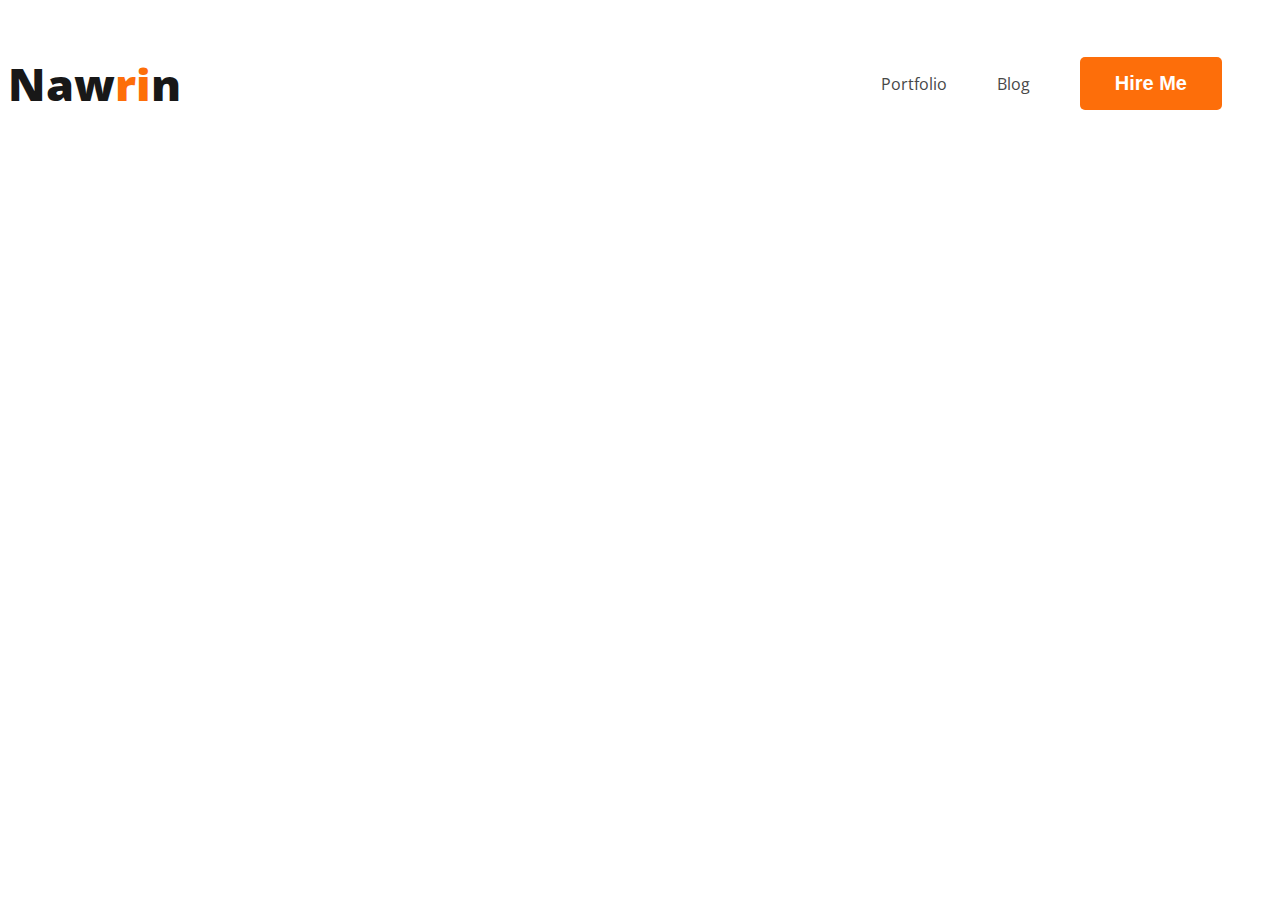
==== html.html @ 848a7b64 "added navbar" ====
<!DOCTYPE html>
<html lang="en">
<head>
    <meta charset="UTF-8">
    <meta name="viewport" content="width=device-width, initial-scale=1.0">
    <title>My Portfolio</title>
    <link rel="stylesheet" href="portfolio.css">
    <link rel="preconnect" href="https://fonts.googleapis.com">
<link rel="preconnect" href="https://fonts.gstatic.com" crossorigin>
<link href="https://fonts.googleapis.com/css2?family=Open+Sans:wght@400;700;800&display=swap" rel="stylesheet">
</head>
<body>
    <header>
        <nav>
            <h3 class="nav-title">Naw<span class="text-primary">ri</span>n</h3>
            <ul>
                <li><a href="">Portfolio</a></li>
                <li><a href="">Blog</a></li>
                <li><button class="btn-primary" >Hire Me</button></li>
            </ul>
        </nav>

    </header>
    <main>

    </main>
    <footer>
        
    </footer>
</body>
</html>
---- portfolio.css ----
/*for all related css*/

body{
    font-family: 'Open Sans', sans-serif; 
}

.text-primary{
    color: #FD6E0A;
}

.btn-primary{
    color: white;
    font-size: 20px;
    border: 0;
    border-radius: 5px;
    background: #FD6E0A;
    font-weight: 700;
    padding: 15px 35px;
}




/*nav related css*/
nav{
    display: flex;
    justify-content: space-between;
    align-items: center;
}

.nav-title{
    color: #181818;
    font-size: 45px;
    font-weight: 800;    
}

nav>ul{
    display: flex;
    align-items: center;
}

nav li{
    list-style: none;
    margin-right: 50px;
}
nav a{
    text-decoration: none;
    color:#474747;
}
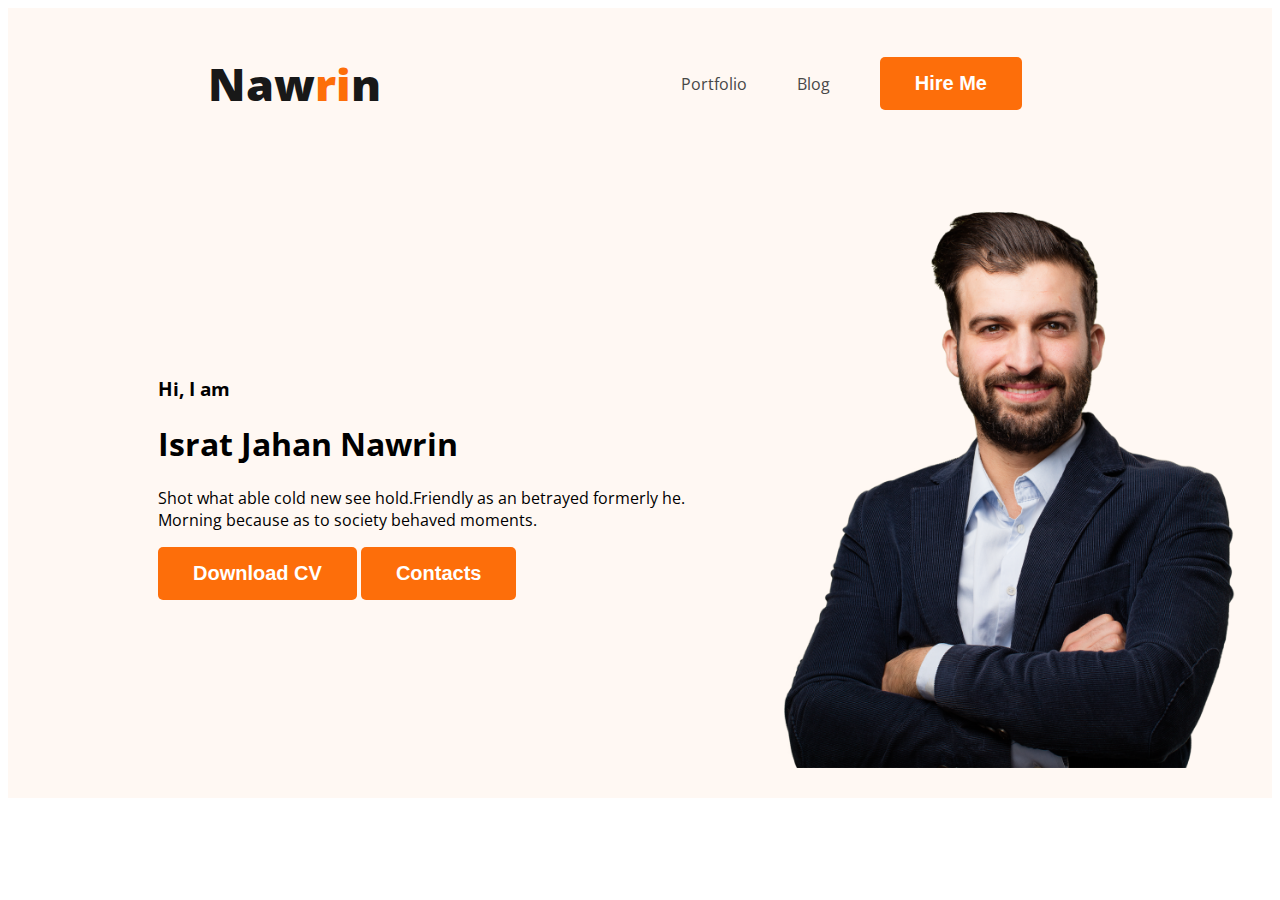
==== commit 8bdf9f64: "added banner and banner image" ====
--- a/html.html
+++ b/html.html
@@ -10,7 +10,7 @@
 <link href="https://fonts.googleapis.com/css2?family=Open+Sans:wght@400;700;800&display=swap" rel="stylesheet">
 </head>
 <body>
-    <header>
+    <header class="header">
         <nav>
             <h3 class="nav-title">Naw<span class="text-primary">ri</span>n</h3>
             <ul>
@@ -19,6 +19,17 @@
                 <li><button class="btn-primary" >Hire Me</button></li>
             </ul>
         </nav>
+
+        <div class="banner">
+            <div>
+                <h3 class="banner-greeating">Hi, I  am</h3>
+                <h1 class="banner-my-name">Israt Jahan Nawrin</h1>
+                <p>Shot what able cold new see hold.Friendly as an betrayed formerly he. Morning because as to society behaved moments.</p>
+                <button class="btn-primary">Download CV</button>
+                <button class="btn-primary">Contacts</button>
+            </div>
+            <img src="/images/hardy.png" alt="" class="profile-pic">
+        </div>
 
     </header>
     <main>
--- a/portfolio.css
+++ b/portfolio.css
@@ -26,6 +26,7 @@
     display: flex;
     justify-content: space-between;
     align-items: center;
+    margin: 0 200px;
 }
 
 .nav-title{
@@ -46,4 +47,19 @@
 nav a{
     text-decoration: none;
     color:#474747;
+}
+
+/*Header style related CSS*/
+.header{
+    background-color: #FFF8F3;
+}
+
+.banner{
+    padding: 30px 30px 30px 150px;
+    display: flex;
+    align-items: center;
+}
+
+.banner .profile-pic{
+    width: 500px;
 }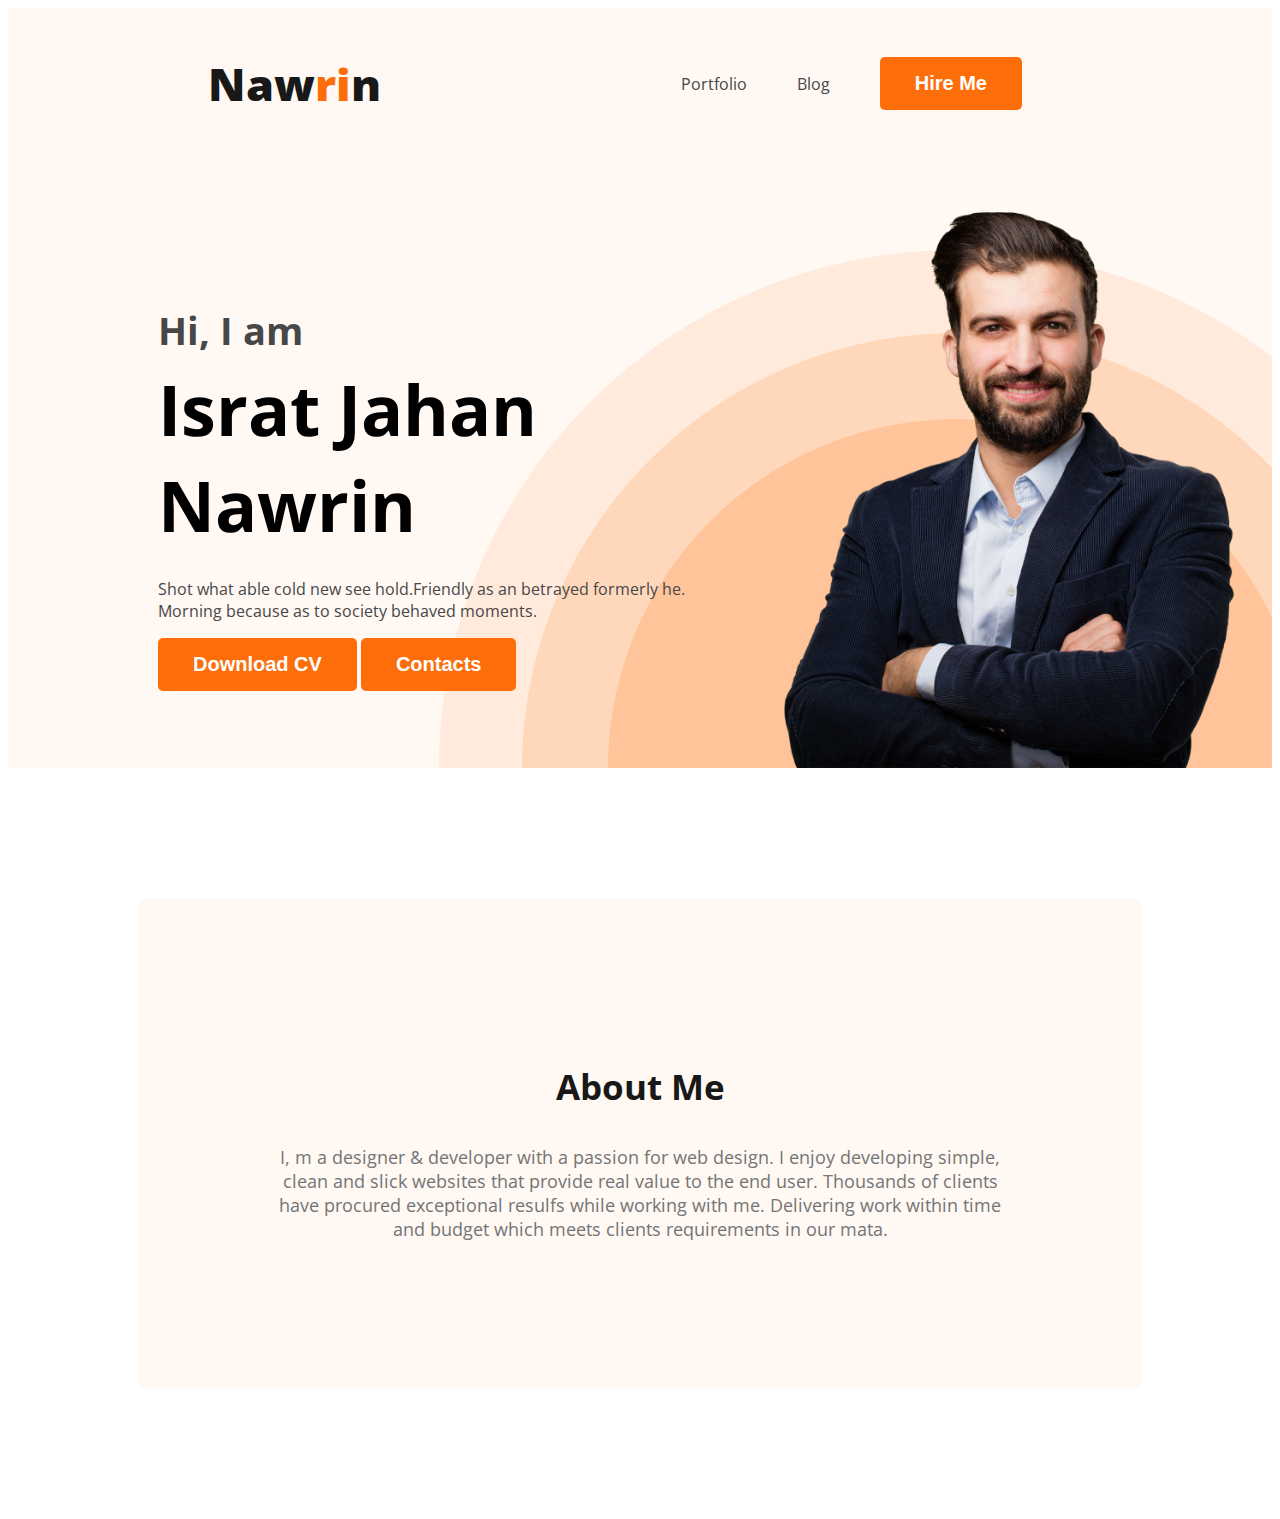
==== commit f38bdaa2: "added about me section" ====
--- a/html.html
+++ b/html.html
@@ -21,19 +21,21 @@
         </nav>
 
         <div class="banner">
-            <div>
+            <div class="banner-content">
                 <h3 class="banner-greeating">Hi, I  am</h3>
                 <h1 class="banner-my-name">Israt Jahan Nawrin</h1>
-                <p>Shot what able cold new see hold.Friendly as an betrayed formerly he. Morning because as to society behaved moments.</p>
+                <p class="banner-description">Shot what able cold new see hold.Friendly as an betrayed formerly he. Morning because as to society behaved moments.</p>
                 <button class="btn-primary">Download CV</button>
                 <button class="btn-primary">Contacts</button>
             </div>
             <img src="/images/hardy.png" alt="" class="profile-pic">
         </div>
-
-    </header>
+     </header>
     <main>
-
+        <section class="about">
+            <h3 class="about-title"> About Me</h3>
+            <p class="about-description">I, m a designer & developer with a passion for web design. I enjoy developing simple, clean and slick websites that provide real value to the end user. Thousands of clients have procured exceptional resulfs while working with me. Delivering work within time and budget which meets clients requirements in our mata.</p>
+        </section>
     </main>
     <footer>
         
--- a/portfolio.css
+++ b/portfolio.css
@@ -18,7 +18,18 @@
     padding: 15px 35px;
 }
 
+.about-title{
+    color: #181818;
+    text-align: center;
+    font-size: 35px;
+    font-weight: 700;
+}
 
+.about-description{
+    color:#757575;
+    text-align: center;
+    font-size: 18px;
+}
 
 
 /*nav related css*/
@@ -52,14 +63,58 @@
 /*Header style related CSS*/
 .header{
     background-color: #FFF8F3;
+    background-image: url(/images/header_bg.png);
+    background-repeat: no-repeat;
+    background-position: bottom right;
 }
 
 .banner{
-    padding: 30px 30px 30px 150px;
+    padding: 30px 30px 0px 150px;
     display: flex;
     align-items: center;
+    justify-content: space-between;
 }
 
 .banner .profile-pic{
     width: 500px;
-}+}
+
+.banner-greeating{
+    font-size: 38px;
+    color: #474747;
+    margin-bottom: 0;
+}
+
+.banner-my-name{
+font-size: 70px;
+font-weight: 700;
+margin-top: 5px;
+margin-bottom: 0px;
+}
+
+.banner-description{
+    font-size: 16px;
+    color: #474747;
+    font-weight: 400;
+    margin-top: 25px;
+}
+
+.banner-content{
+    max-width:700px ;
+}
+
+
+
+/*main section styles*/
+
+
+
+
+/*about section styles*/
+.about{
+    padding: 130px;
+    border-radius: 10px;
+    background: #FFF8F3;
+    margin: 130px;
+}
+
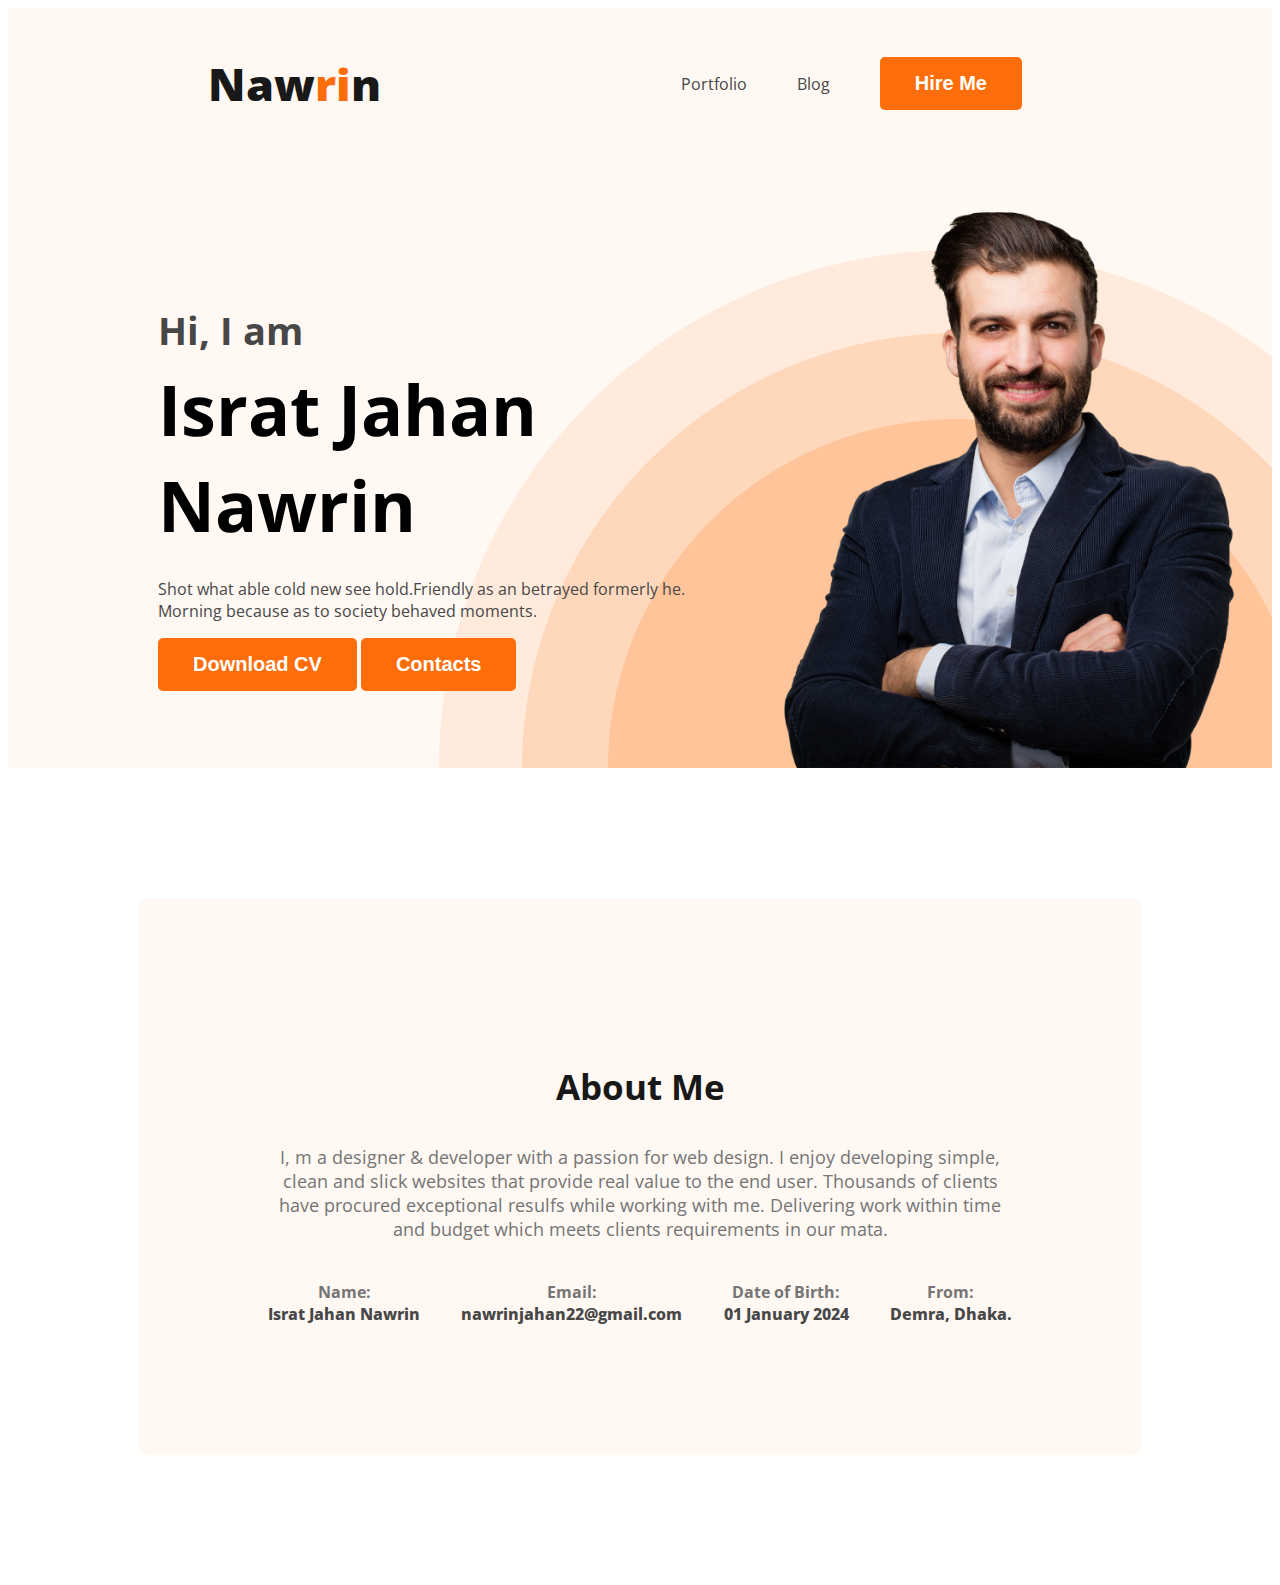
==== commit d61cd83f: "added about info" ====
--- a/html.html
+++ b/html.html
@@ -35,6 +35,24 @@
         <section class="about">
             <h3 class="about-title"> About Me</h3>
             <p class="about-description">I, m a designer & developer with a passion for web design. I enjoy developing simple, clean and slick websites that provide real value to the end user. Thousands of clients have procured exceptional resulfs while working with me. Delivering work within time and budget which meets clients requirements in our mata.</p>
+            <div class="about-info-container">
+                <div class="about-inf">
+                    <h4 class="info-title">Name:</h4>
+                    <p class="info-description">Israt Jahan Nawrin</p>
+                </div>
+                <div class="about-inf">
+                    <h4 class="info-title">Email:</h4>
+                    <p class="info-description">nawrinjahan22@gmail.com</p>
+                </div>
+                <div class="about-inf">
+                    <h4 class="info-title">Date of Birth:</h4>
+                    <p class="info-description">01 January 2024</p>
+                </div>
+                <div class="about-inf">
+                    <h4 class="info-title">From:</h4>
+                    <p class="info-description">Demra, Dhaka.</p>
+                </div>
+            </div>
         </section>
     </main>
     <footer>
--- a/portfolio.css
+++ b/portfolio.css
@@ -106,7 +106,10 @@
 
 
 /*main section styles*/
-
+main{
+    max-width: 1300px;
+    margin: 0 auto;
+}
 
 
 
@@ -118,3 +121,24 @@
     margin: 130px;
 }
 
+.about-info-container{
+    display: flex;
+    justify-content: space-between;
+    margin-top: 40px;
+}
+.about-inf{
+    text-align: center;
+}
+.info-title{
+    color:#757575;
+    text-align: center;
+    font-size: 16px;
+    margin: 0;
+}
+
+.info-description{
+    color:  #474747;
+    font-size: 16px;
+    font-weight: 750;
+    margin: 0;
+}
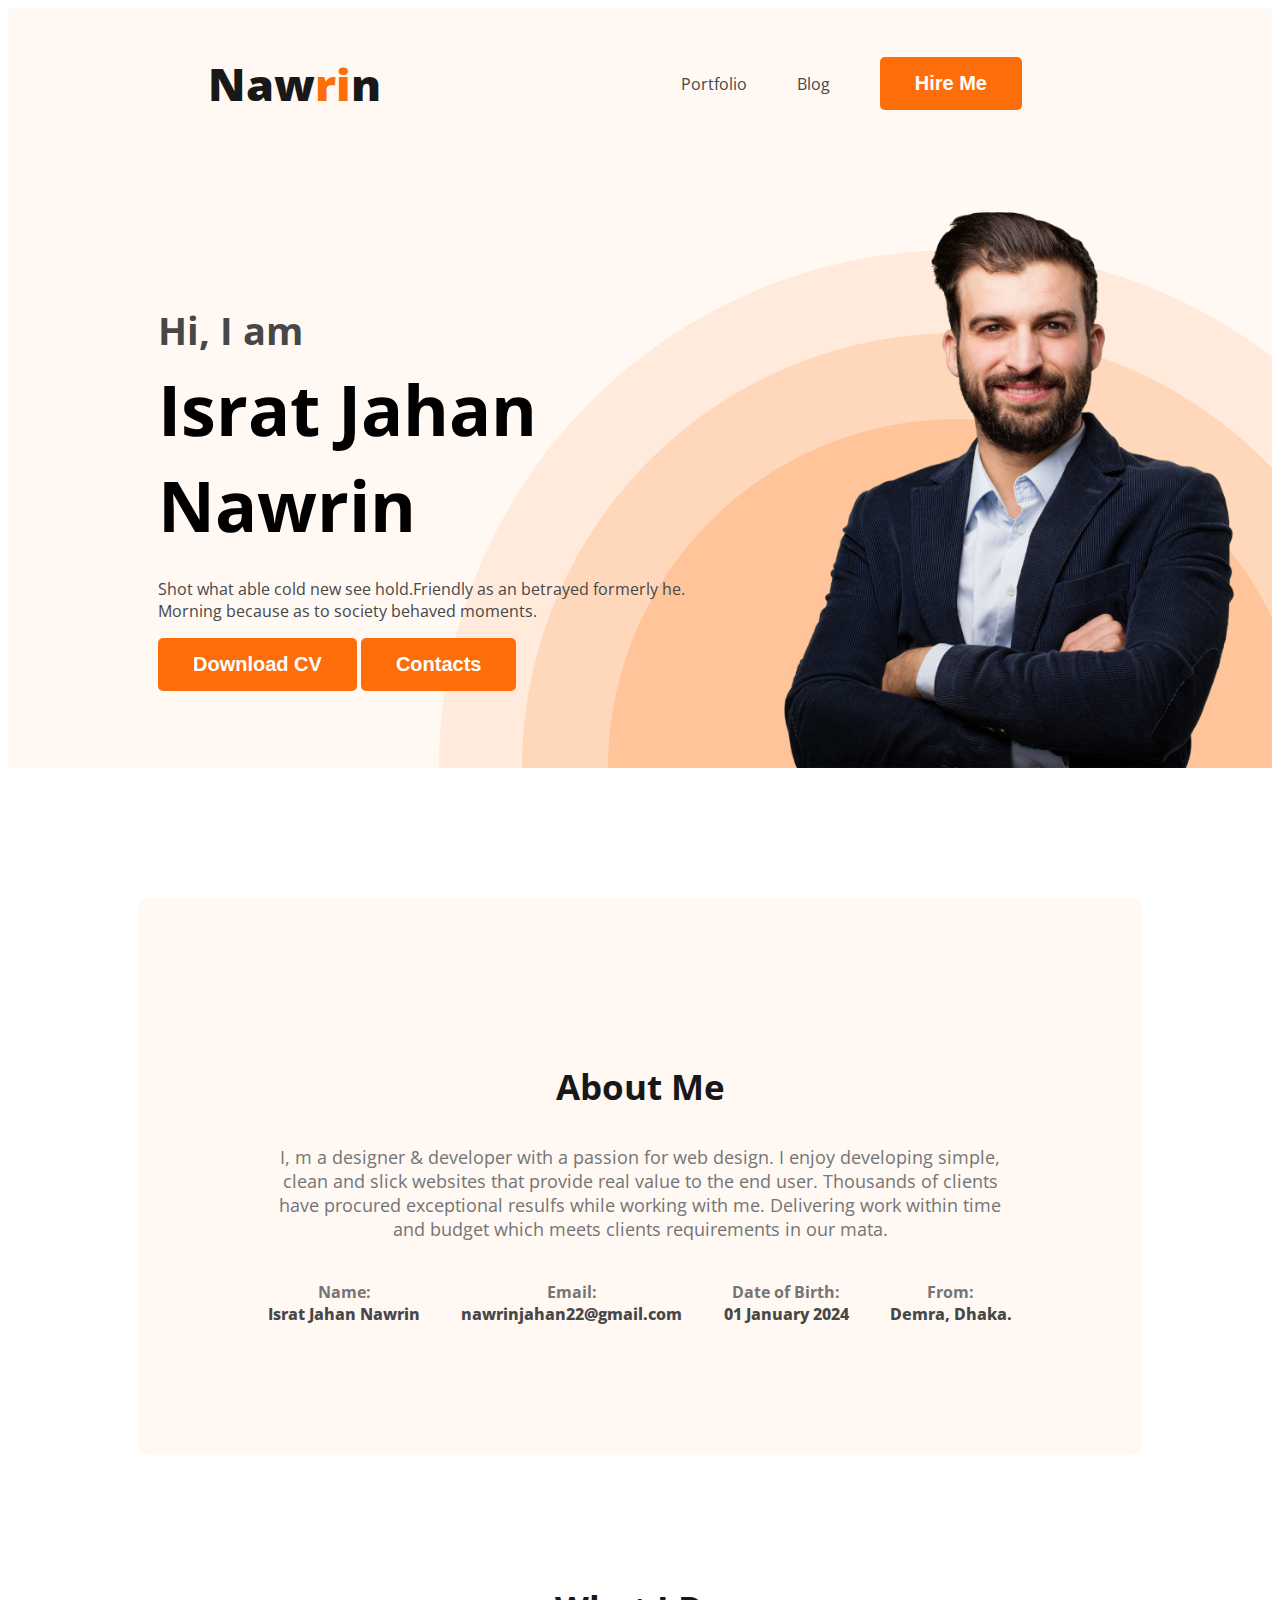
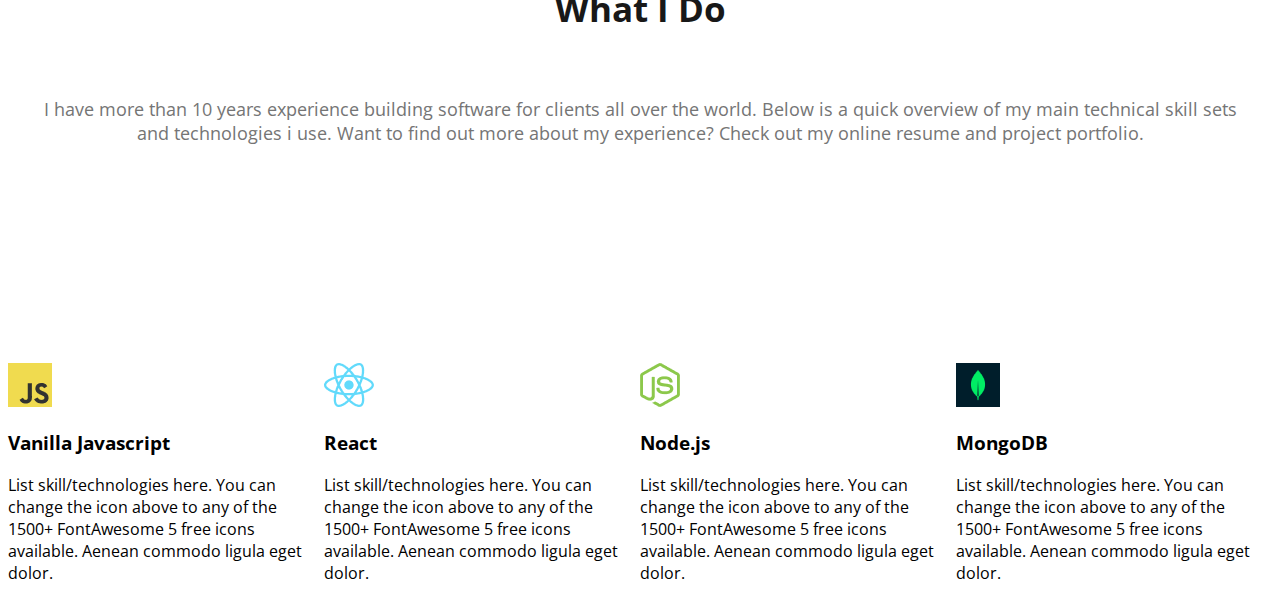
==== commit c2559834: "added description about skill" ====
--- a/html.html
+++ b/html.html
@@ -54,6 +54,37 @@
                 </div>
             </div>
         </section>
+
+        <!--what i do section-->
+        <section>
+            <h3 class="about-title">What I Do</h3>
+            <p id="what-i-do" class="about-description">
+                I have more than 10 years experience building software for clients all over the world. Below is a quick overview of my main technical skill sets and technologies i use. Want to find out more about my experience? Check out my online resume and project portfolio.
+            </p>
+            <div class="skills-container">
+                <div class="skill">
+                    <img src="images/icons/js.png" alt="">
+                    <h3 class="skill-title">Vanilla Javascript</h3>
+                    <p class="skill-description">List skill/technologies here. You can change the icon above to any of the 1500+ FontAwesome 5 free icons available. Aenean commodo ligula eget dolor.</p>
+                </div>
+                <div class="skill">
+                    <img src="images/icons/react.png" alt="">
+                    <h3 class="skill-title">React</h3>
+                    <p class="skill-description">List skill/technologies here. You can change the icon above to any of the 1500+ FontAwesome 5 free icons available. Aenean commodo ligula eget dolor.  </p>
+                </div>
+                <div class="skill">
+                    <img src="images/icons/nodejs.png" alt="">
+                    <h3 class="skill-title">Node.js</h3>
+                    <p class="skill-description">List skill/technologies here. You can change the icon above to any of the 1500+ FontAwesome 5 free icons available. Aenean commodo ligula eget dolor.</p>
+                </div>
+                <div class="skill">
+                    <img src="images/icons/mongo.png" alt="">
+                    <h3 class="skill-title">MongoDB</h3>
+                    <p class="skill-description">List skill/technologies here. You can change the icon above to any of the 1500+ FontAwesome 5 free icons available. Aenean commodo ligula eget dolor.</p>
+                </div>
+            </div>
+        </section>
+
     </main>
     <footer>
         
--- a/portfolio.css
+++ b/portfolio.css
@@ -142,3 +142,14 @@
     font-weight: 750;
     margin: 0;
 }
+
+
+
+/*skill related styles*/
+#what-i-do{
+    padding: 30px 30px 200px;
+}
+
+.skills-container{
+    display: flex;
+}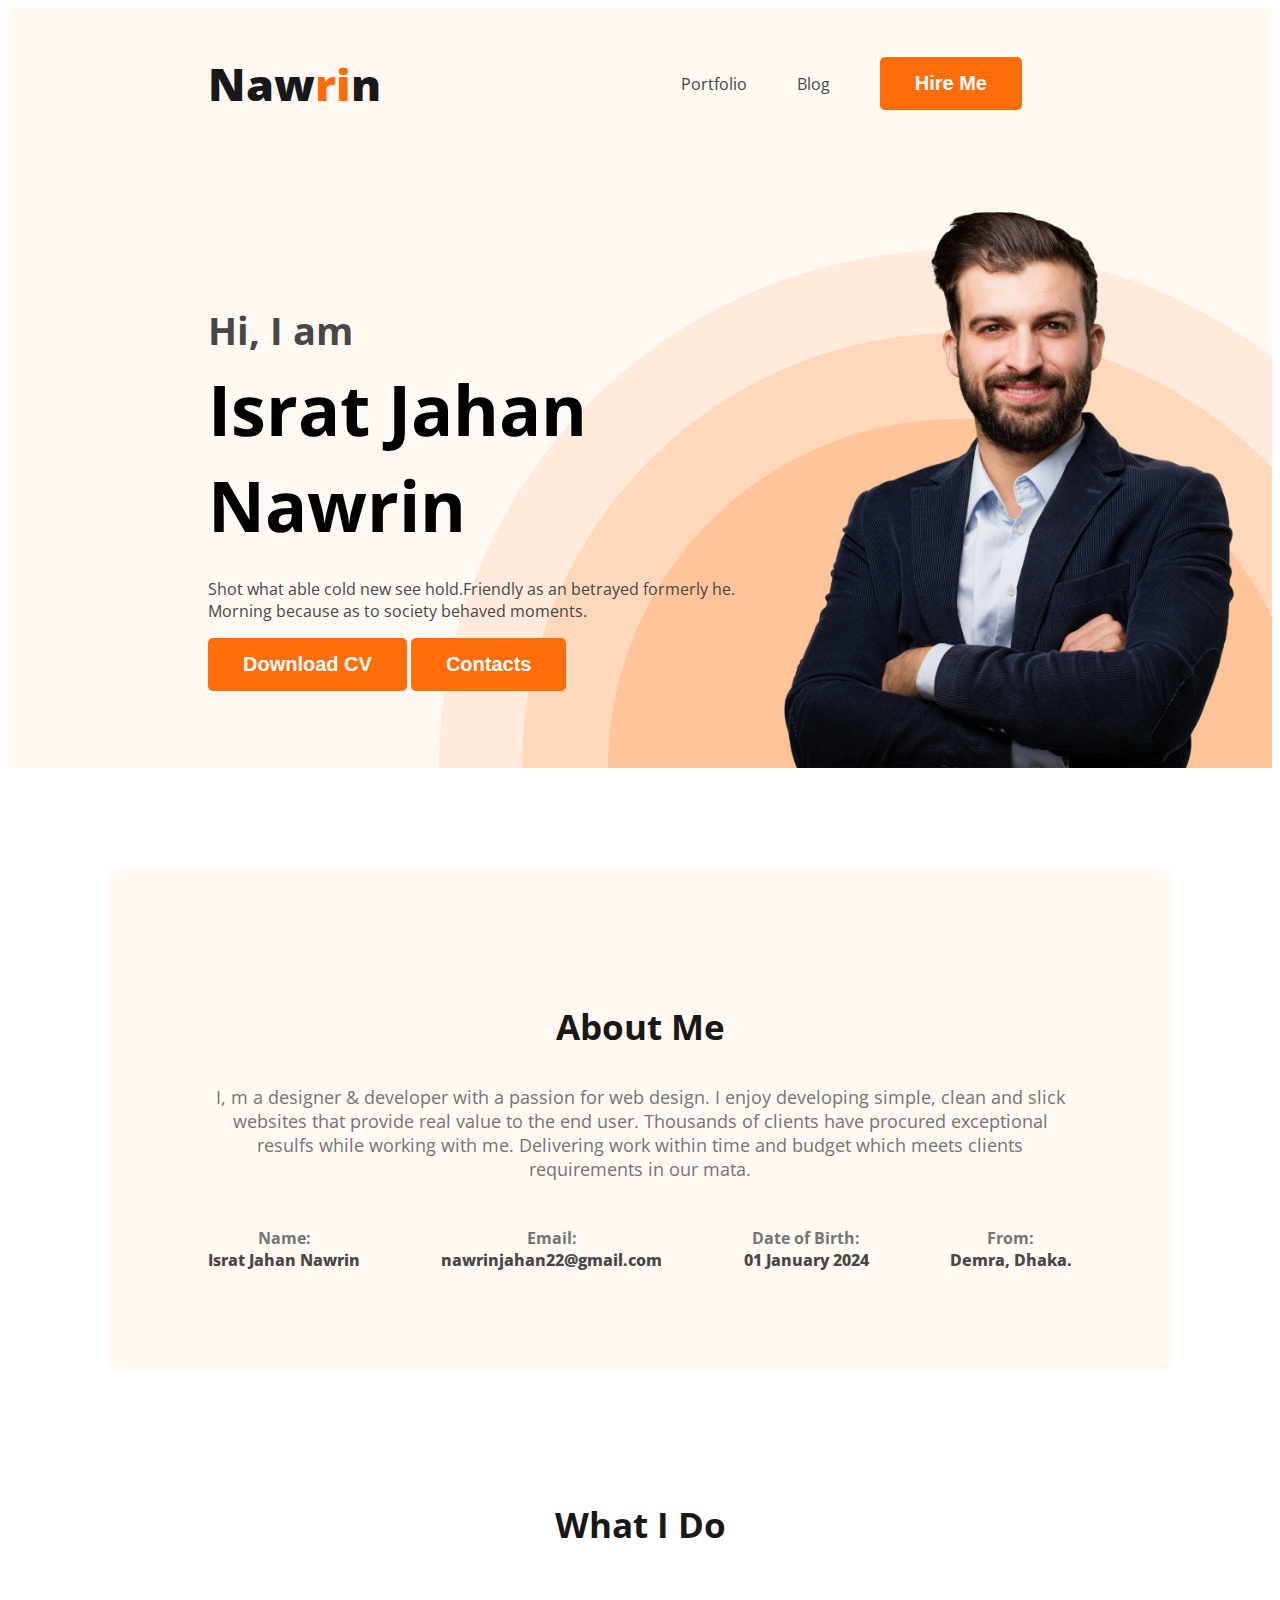
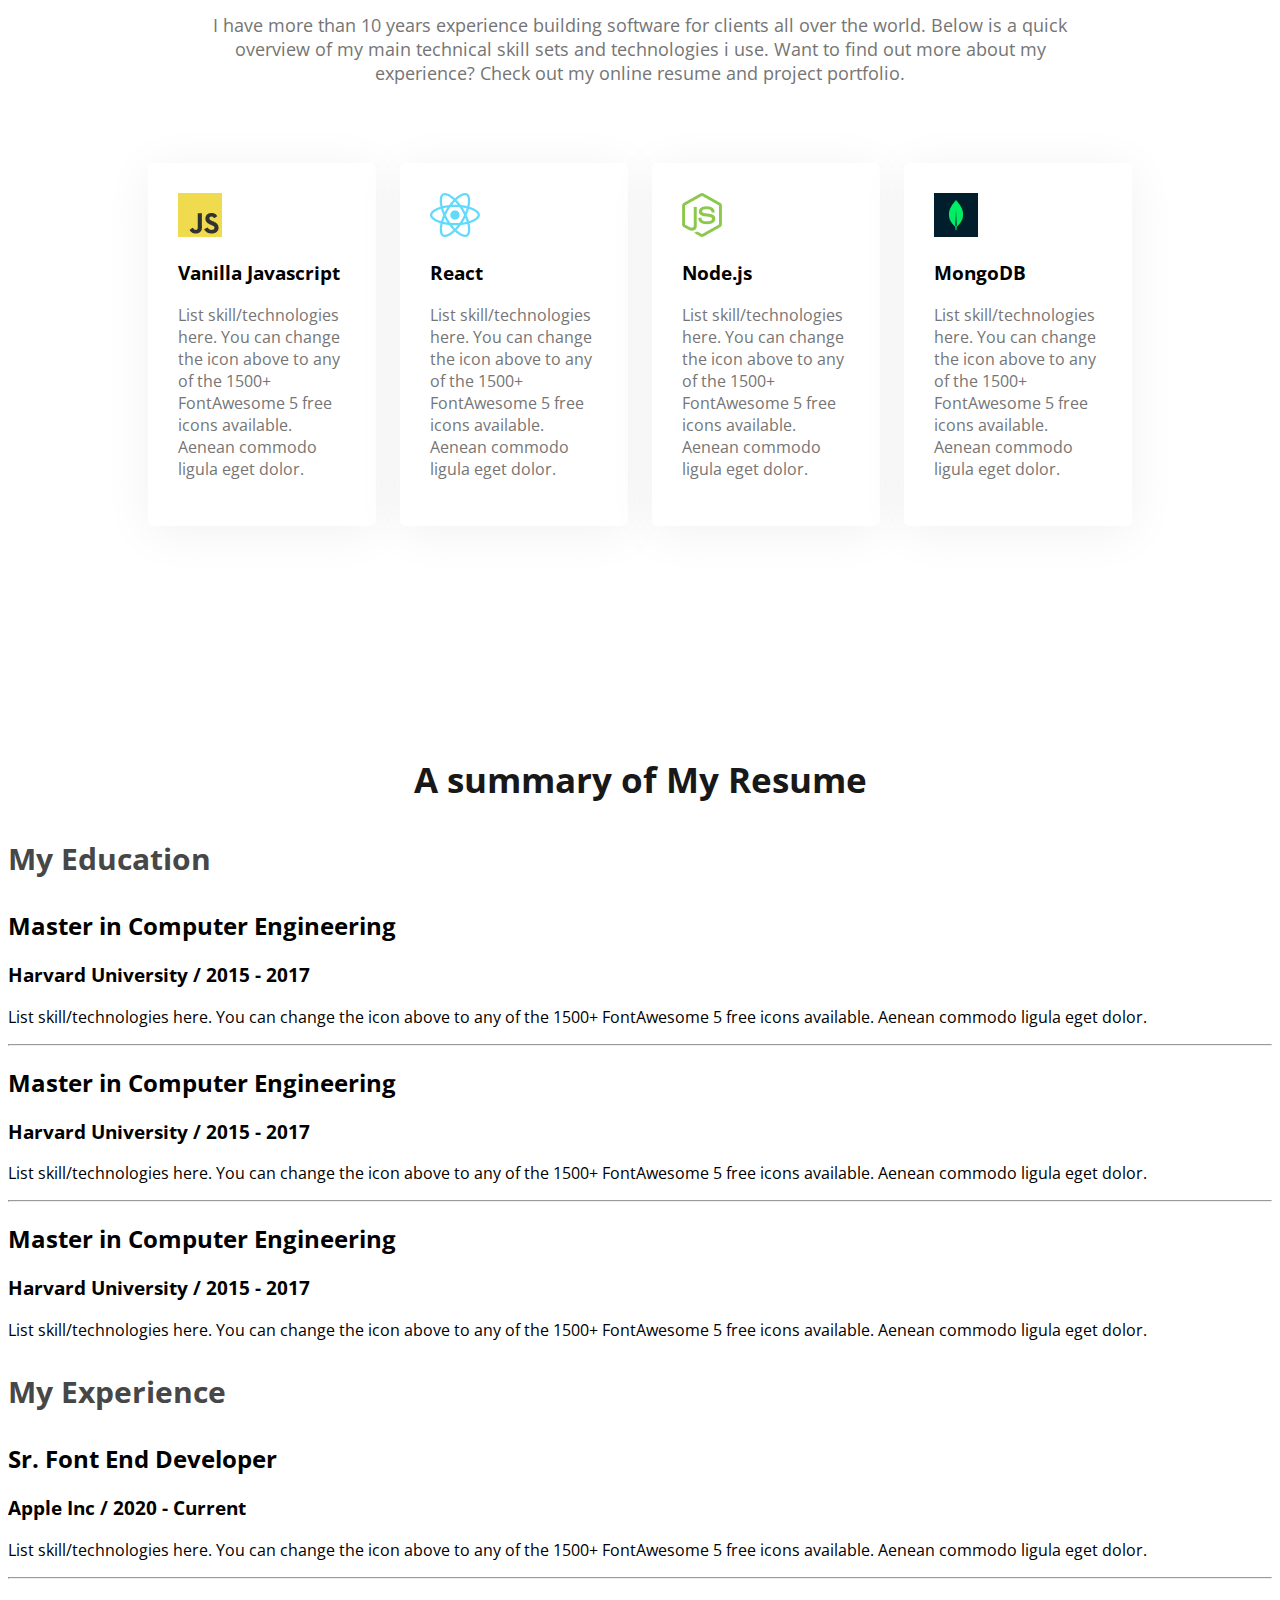
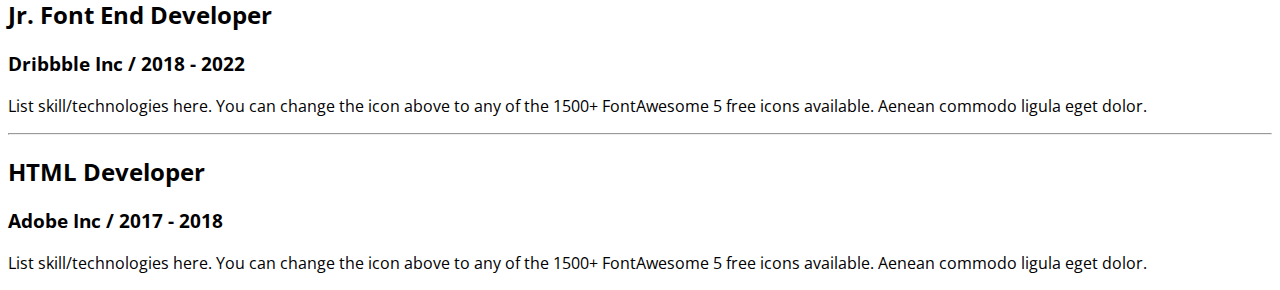
==== commit 15bea274: "added resume content" ====
--- a/html.html
+++ b/html.html
@@ -33,7 +33,7 @@
      </header>
     <main>
         <section class="about">
-            <h3 class="about-title"> About Me</h3>
+            <h3 class="section-title"> About Me</h3>
             <p class="about-description">I, m a designer & developer with a passion for web design. I enjoy developing simple, clean and slick websites that provide real value to the end user. Thousands of clients have procured exceptional resulfs while working with me. Delivering work within time and budget which meets clients requirements in our mata.</p>
             <div class="about-info-container">
                 <div class="about-inf">
@@ -56,8 +56,8 @@
         </section>
 
         <!--what i do section-->
-        <section>
-            <h3 class="about-title">What I Do</h3>
+        <section class="skills">
+            <h3 class="section-title">What I Do</h3>
             <p id="what-i-do" class="about-description">
                 I have more than 10 years experience building software for clients all over the world. Below is a quick overview of my main technical skill sets and technologies i use. Want to find out more about my experience? Check out my online resume and project portfolio.
             </p>
@@ -84,7 +84,54 @@
                 </div>
             </div>
         </section>
+        <section>
+            <h3 class="section-title">A summary of My Resume</h3>
 
+            <div class="resume-container">
+                <div class="resume-column">
+                    <h3 class="resume-column-title">My Education</h3>
+                    <div class="resume-item">
+                        <h2 class="resume-item-title">Master in Computer Engineering</h2>
+                        <h3 class="resume-item-institute">Harvard University / 2015 - 2017</h3>
+                        <p class="resume-item-description">List skill/technologies here. You can change the icon above 
+                            to any of the 1500+ FontAwesome 5 free icons available. Aenean commodo ligula eget dolor.</p>
+                    </div> <hr>
+                    <div class="resume-item">
+                        <h2 class="resume-item-title">Master in Computer Engineering</h2>
+                        <h3 class="resume-item-institute">Harvard University / 2015 - 2017</h3>
+                        <p class="resume-item-description">List skill/technologies here. You can change the icon above 
+                            to any of the 1500+ FontAwesome 5 free icons available. Aenean commodo ligula eget dolor.</p>
+                    </div> <hr>
+                    <div class="resume-item">
+                        <h2 class="resume-item-title">Master in Computer Engineering</h2>
+                        <h3 class="resume-item-institute">Harvard University / 2015 - 2017</h3>
+                        <p class="resume-item-description">List skill/technologies here. You can change the icon above 
+                            to any of the 1500+ FontAwesome 5 free icons available. Aenean commodo ligula eget dolor.</p>
+                    </div>
+                </div>
+                <div class="resume-column">
+                    <h3 class="resume-column-title">My Experience</h3>
+                    <div class="resume-item">
+                        <h2 class="resume-item-title">Sr. Font End Developer</h2>
+                        <h3 class="resume-item-institute">Apple Inc / 2020 - Current</h3>
+                        <p class="resume-item-description">List skill/technologies here. You can change the icon above 
+                            to any of the 1500+ FontAwesome 5 free icons available. Aenean commodo ligula eget dolor.</p>
+                    </div> <hr>
+                    <div class="resume-item">
+                        <h2 class="resume-item-title">Jr. Font End Developer</h2>
+                        <h3 class="resume-item-institute">Dribbble Inc / 2018 - 2022</h3>
+                        <p class="resume-item-description">List skill/technologies here. You can change the icon above 
+                            to any of the 1500+ FontAwesome 5 free icons available. Aenean commodo ligula eget dolor.</p>
+                    </div> <hr>
+                    <div class="resume-item">
+                        <h2 class="resume-item-title">HTML Developer</h2>
+                        <h3 class="resume-item-institute">Adobe Inc / 2017 - 2018</h3>
+                        <p class="resume-item-description">List skill/technologies here. You can change the icon above 
+                            to any of the 1500+ FontAwesome 5 free icons available. Aenean commodo ligula eget dolor.</p>
+                    </div>
+                </div>
+            </div>
+        </section>
     </main>
     <footer>
         
--- a/portfolio.css
+++ b/portfolio.css
@@ -18,7 +18,7 @@
     padding: 15px 35px;
 }
 
-.about-title{
+.section-title{
     color: #181818;
     text-align: center;
     font-size: 35px;
@@ -29,6 +29,7 @@
     color:#757575;
     text-align: center;
     font-size: 18px;
+    margin-top: 20px;
 }
 
 
@@ -60,6 +61,8 @@
     color:#474747;
 }
 
+
+
 /*Header style related CSS*/
 .header{
     background-color: #FFF8F3;
@@ -69,7 +72,7 @@
 }
 
 .banner{
-    padding: 30px 30px 0px 150px;
+    padding: 30px 30px 0px 200px;
     display: flex;
     align-items: center;
     justify-content: space-between;
@@ -111,21 +114,26 @@
     margin: 0 auto;
 }
 
+main section{
+    margin-top: 130px;
+}
+
 
 
 /*about section styles*/
 .about{
-    padding: 130px;
+    padding: 100px;
     border-radius: 10px;
     background: #FFF8F3;
-    margin: 130px;
+    margin: 100px;
 }
 
 .about-info-container{
     display: flex;
     justify-content: space-between;
-    margin-top: 40px;
+    margin-top: 46px;
 }
+
 .about-inf{
     text-align: center;
 }
@@ -147,9 +155,32 @@
 
 /*skill related styles*/
 #what-i-do{
-    padding: 30px 30px 200px;
+    padding: 30px 200px 30px;
 }
 
 .skills-container{
     display: flex;
+    padding: 30px 140px 100px;
+    gap: 24px;
+
+}
+
+.skill{
+    padding: 30px;
+    border-radius: 5px;
+    background: #FFF;
+    box-shadow: 0px 6px 50px 0px rgba(0, 0, 0, 0.06);
+}
+ 
+.skill-description{
+    color:#757575;
+}
+
+
+
+/*resume styles*/
+.resume-column-title{
+    color: #474747;
+    font-size: 30px;
+    font-weight: 700;
 }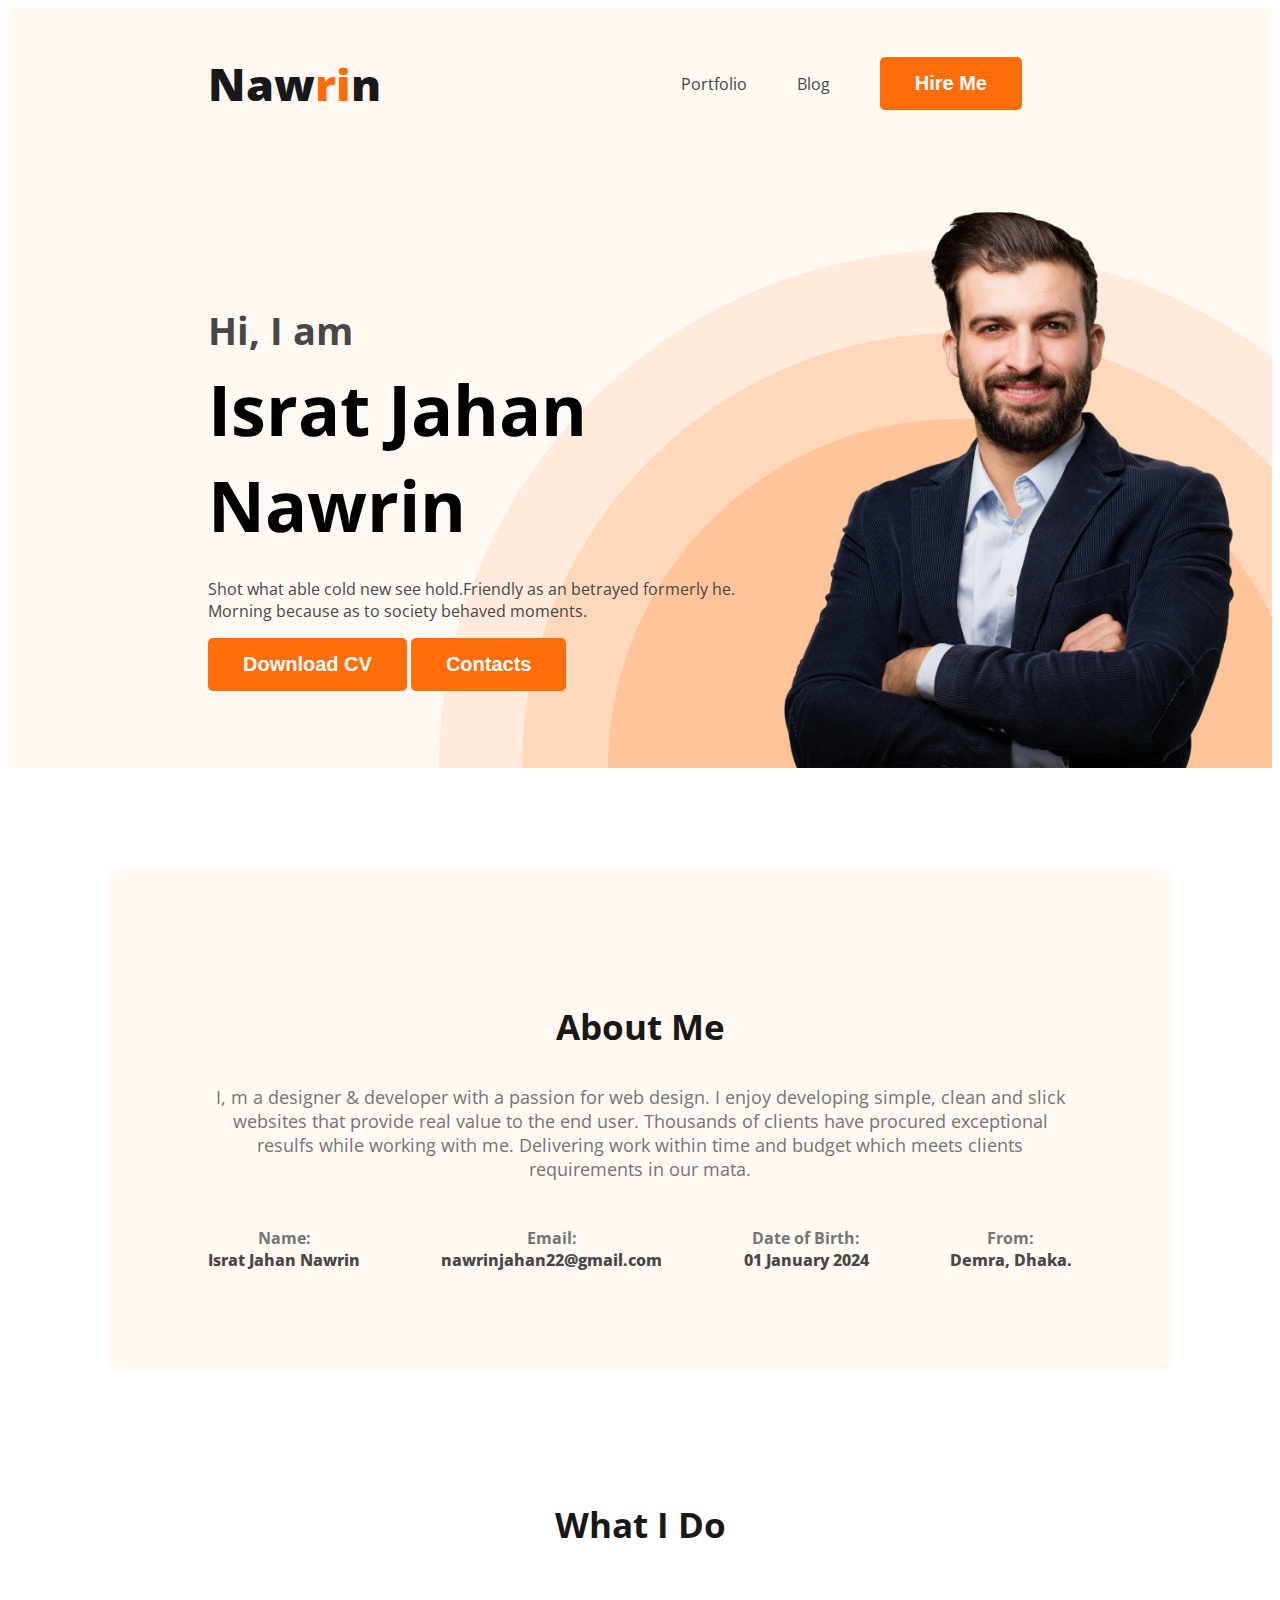
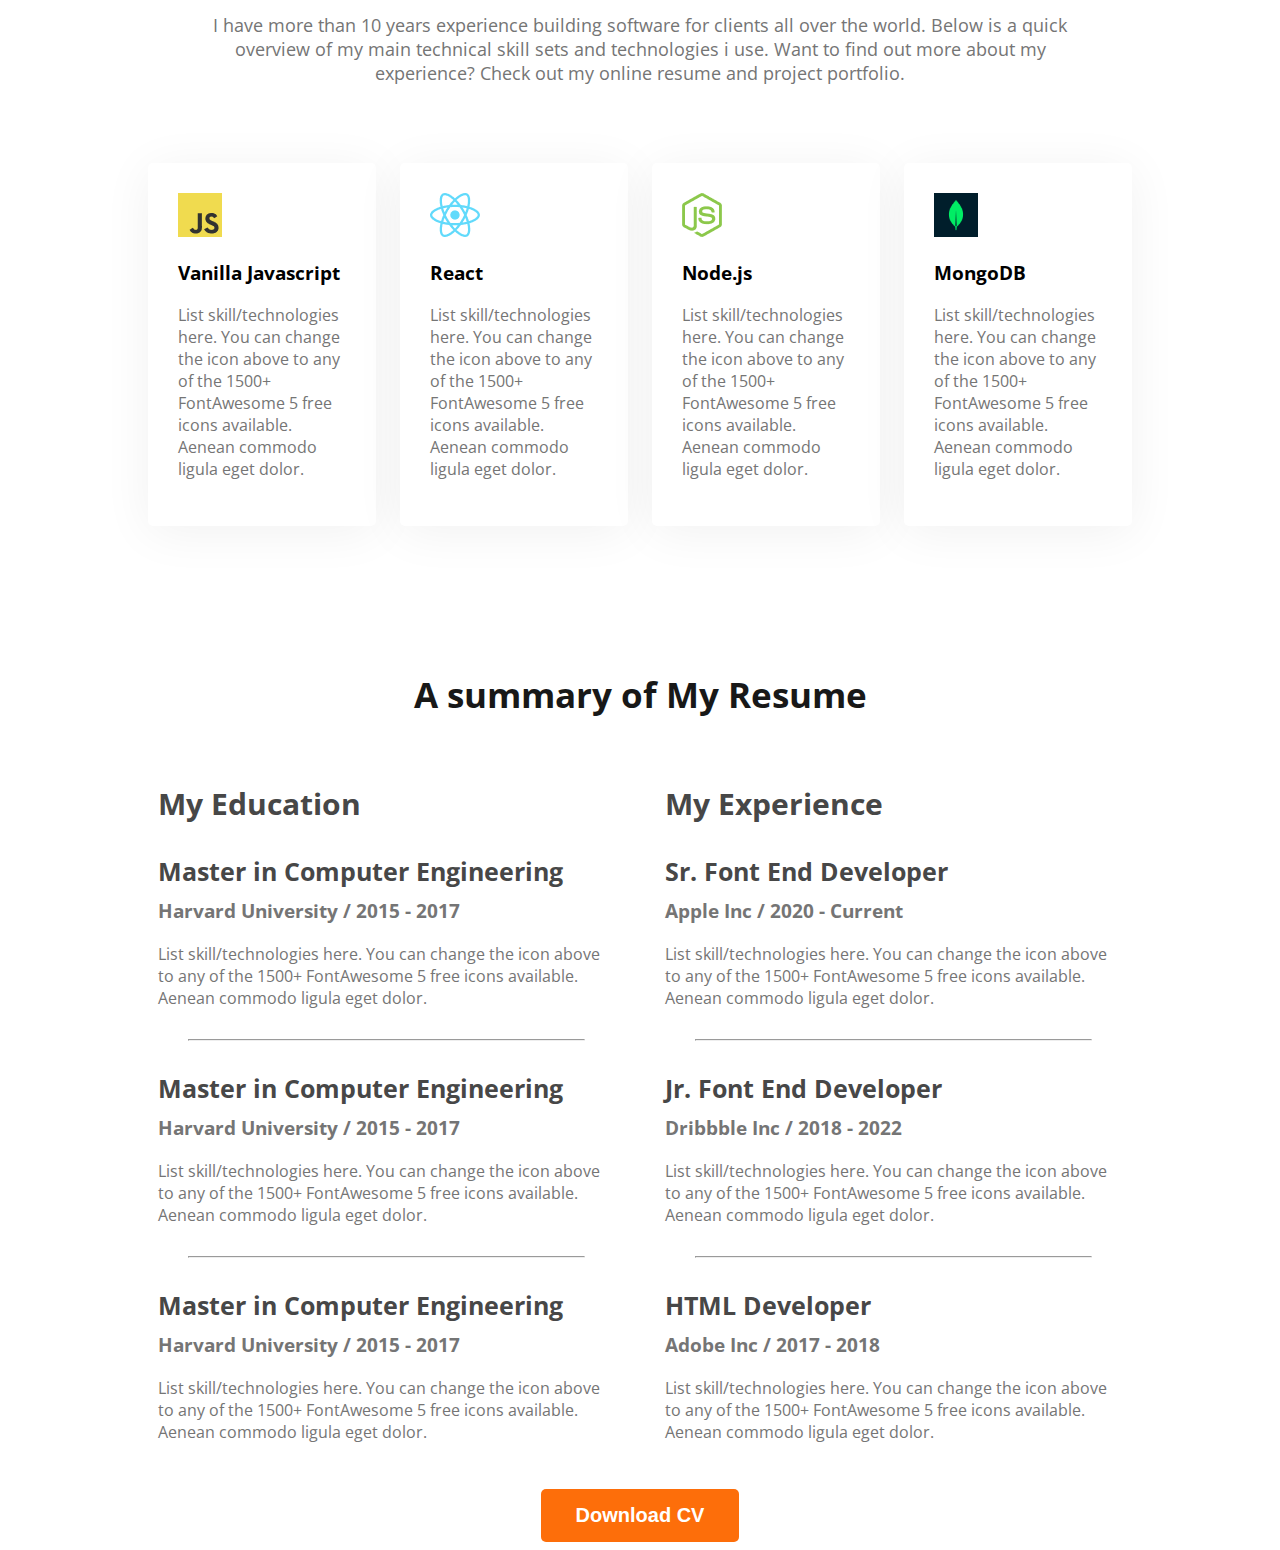
==== commit df1b81a7: "finished resume section" ====
--- a/html.html
+++ b/html.html
@@ -131,6 +131,9 @@
                     </div>
                 </div>
             </div>
+            <div class="download-cv">
+                <button class="btn-primary">Download CV</button>
+            </div>
         </section>
     </main>
     <footer>
--- a/portfolio.css
+++ b/portfolio.css
@@ -160,7 +160,7 @@
 
 .skills-container{
     display: flex;
-    padding: 30px 140px 100px;
+    padding: 30px 140px 15px;
     gap: 24px;
 
 }
@@ -183,4 +183,36 @@
     color: #474747;
     font-size: 30px;
     font-weight: 700;
+}
+
+.resume-container{
+    display: flex;
+    gap: 50px;
+    margin: 0 150px 80px 150px;
+}
+
+.resume-item-title{
+    color:#474747;
+    font-size: 25px;
+    font-weight: 700;
+    margin-bottom: 10px;
+}
+
+.resume-item-institute{
+    margin-bottom: 20px;
+    margin-top: 0;
+}
+
+.resume-item-institute, .resume-item-description{
+    color:#757575;
+}
+
+.resume-container hr{
+    margin: 30px;
+}
+
+/*download button*/
+.download-cv{
+    margin-top: -50px;
+    text-align: center;
 }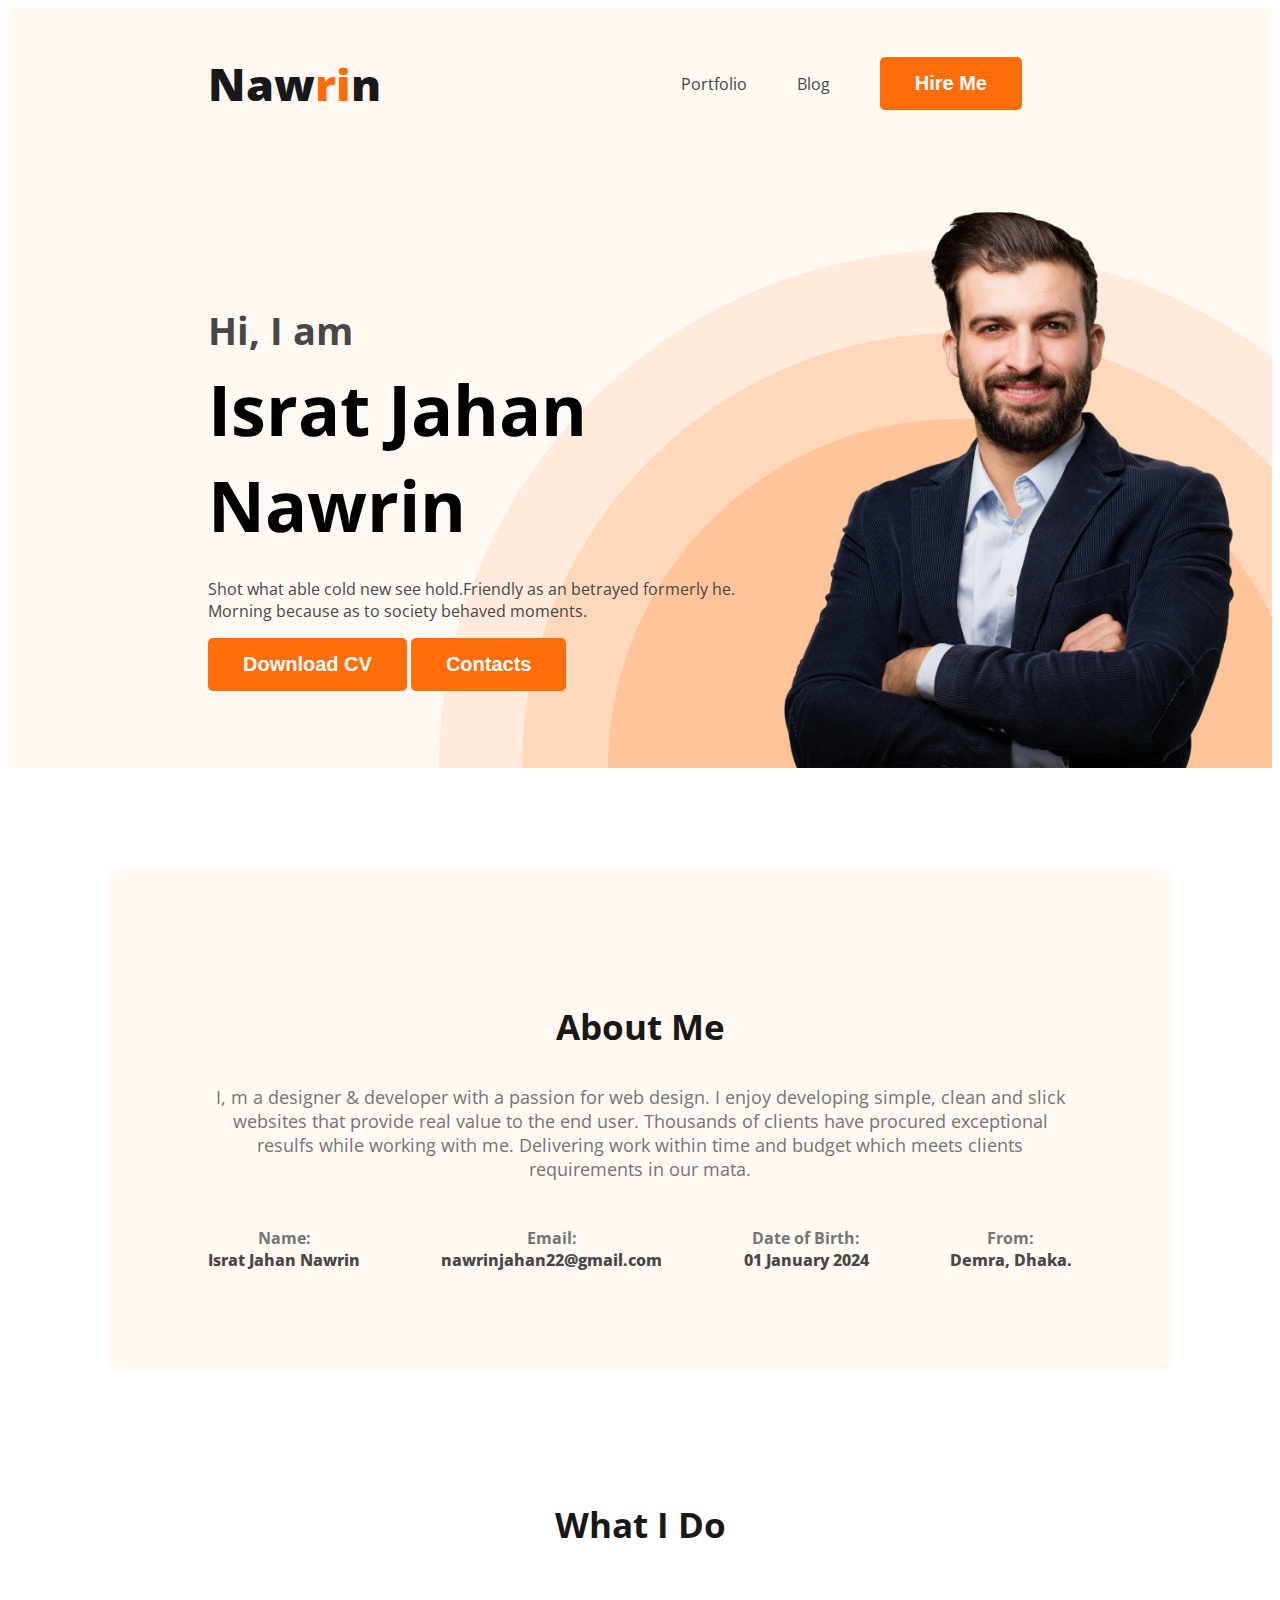
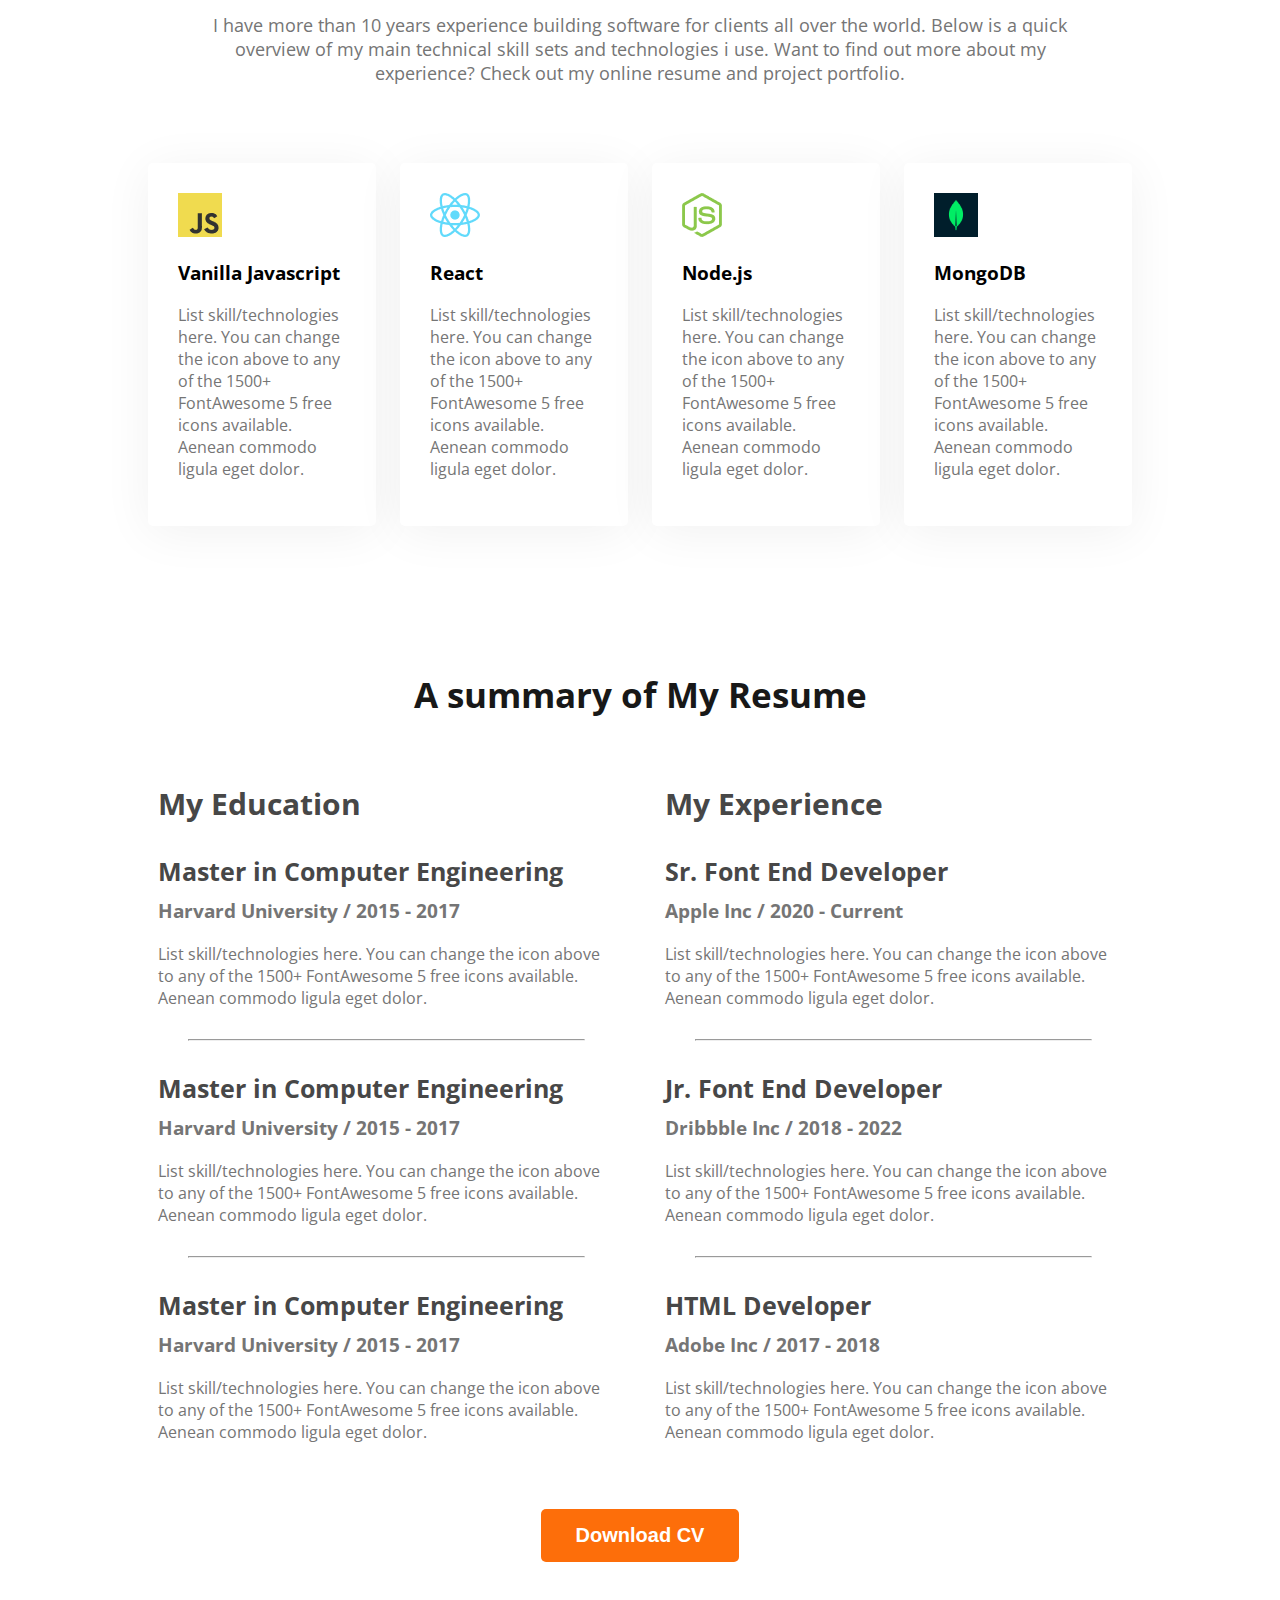
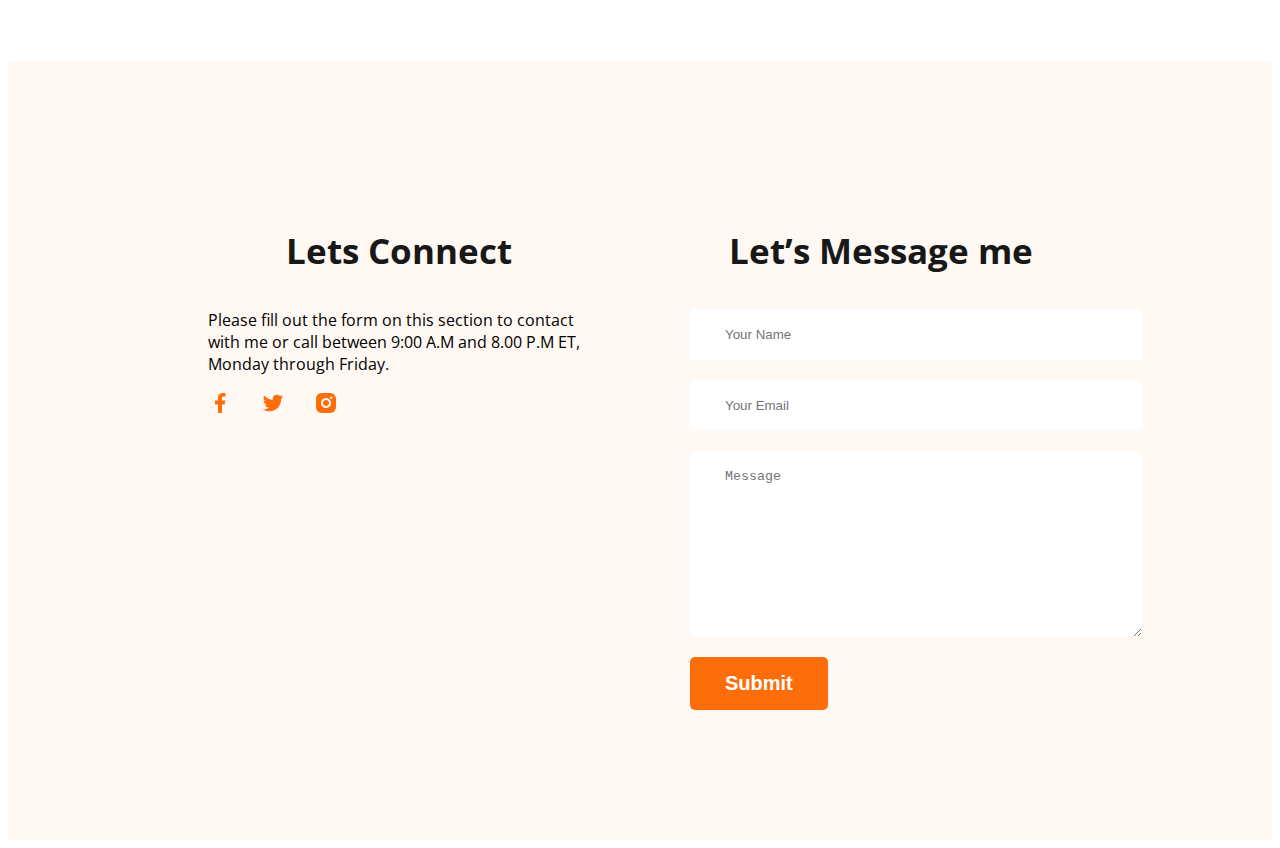
==== commit 9567cd67: "primarily finished" ====
--- a/html.html
+++ b/html.html
@@ -137,7 +137,24 @@
         </section>
     </main>
     <footer>
-        
+        <div class="footer-column">
+            <h3 class="section-title">Lets Connect</h3>
+            <p class="footer-section-description">Please fill out the form on this section to contact with me or call between 9:00 A.M and 8.00 P.M ET, Monday through Friday.</p>
+            <div class="social-links">
+                <a href=""><img src="/images/icons/facebook.png" alt=""></a>
+                <a href=""><img src="/images/icons/twitter.png" alt=""></a>
+                <a href=""><img src="/images/icons/insta.png" alt=""></a>
+            </div>
+        </div>
+        <div class="footer-column">
+            <h3 class="section-title">Let’s Message me</h3>
+            <form class="contact" action="">
+                <input type="text" placeholder="Your Name">
+                <input type="email" name="" id="" placeholder="Your Email">
+                <textarea name="" id="" cols="30" rows="10" placeholder="Message"></textarea>
+                <input class="btn-primary" type="submit" value="Submit">
+            </form>
+        </div>
     </footer>
 </body>
 </html>--- a/portfolio.css
+++ b/portfolio.css
@@ -213,6 +213,35 @@
 
 /*download button*/
 .download-cv{
-    margin-top: -50px;
-    text-align: center;
+    margin-top: -30px;
+    text-align: center;
+}
+
+
+footer{
+    display: flex;
+    gap: 100px;
+    background: #FFF8F3;
+    margin-top: 100px;
+    padding: 130px 200px;
+   
+}
+
+.footer-column{
+    width: 50%;
+}
+
+.social-links a{
+    margin-right: 25px;
+}
+
+.contact input[type='text'], .contact input[type='email'], textarea{
+    display: block;
+    margin-bottom: 20px;
+    padding: 18px 35px;
+    color: #757575;
+    border-radius: 5px;
+    background:#FFF;
+    border: 0;
+    width: 100%;
 }